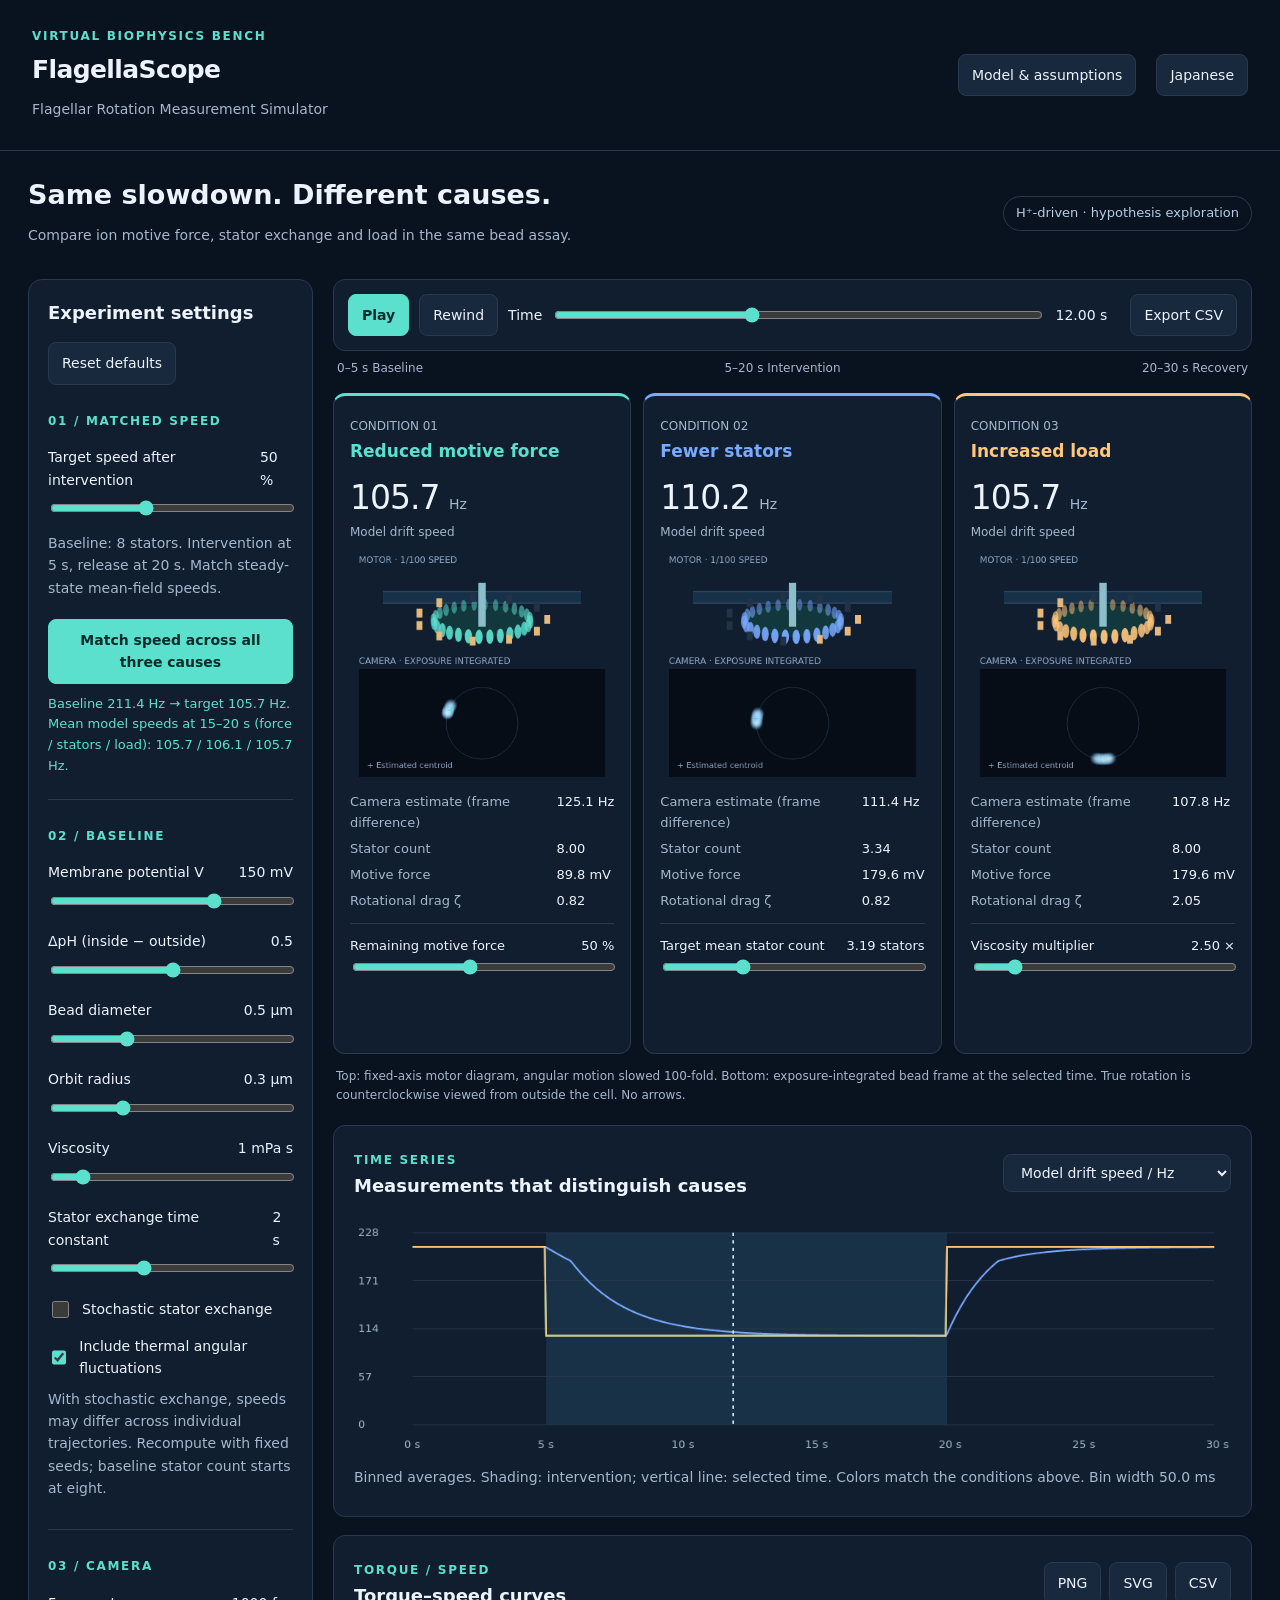
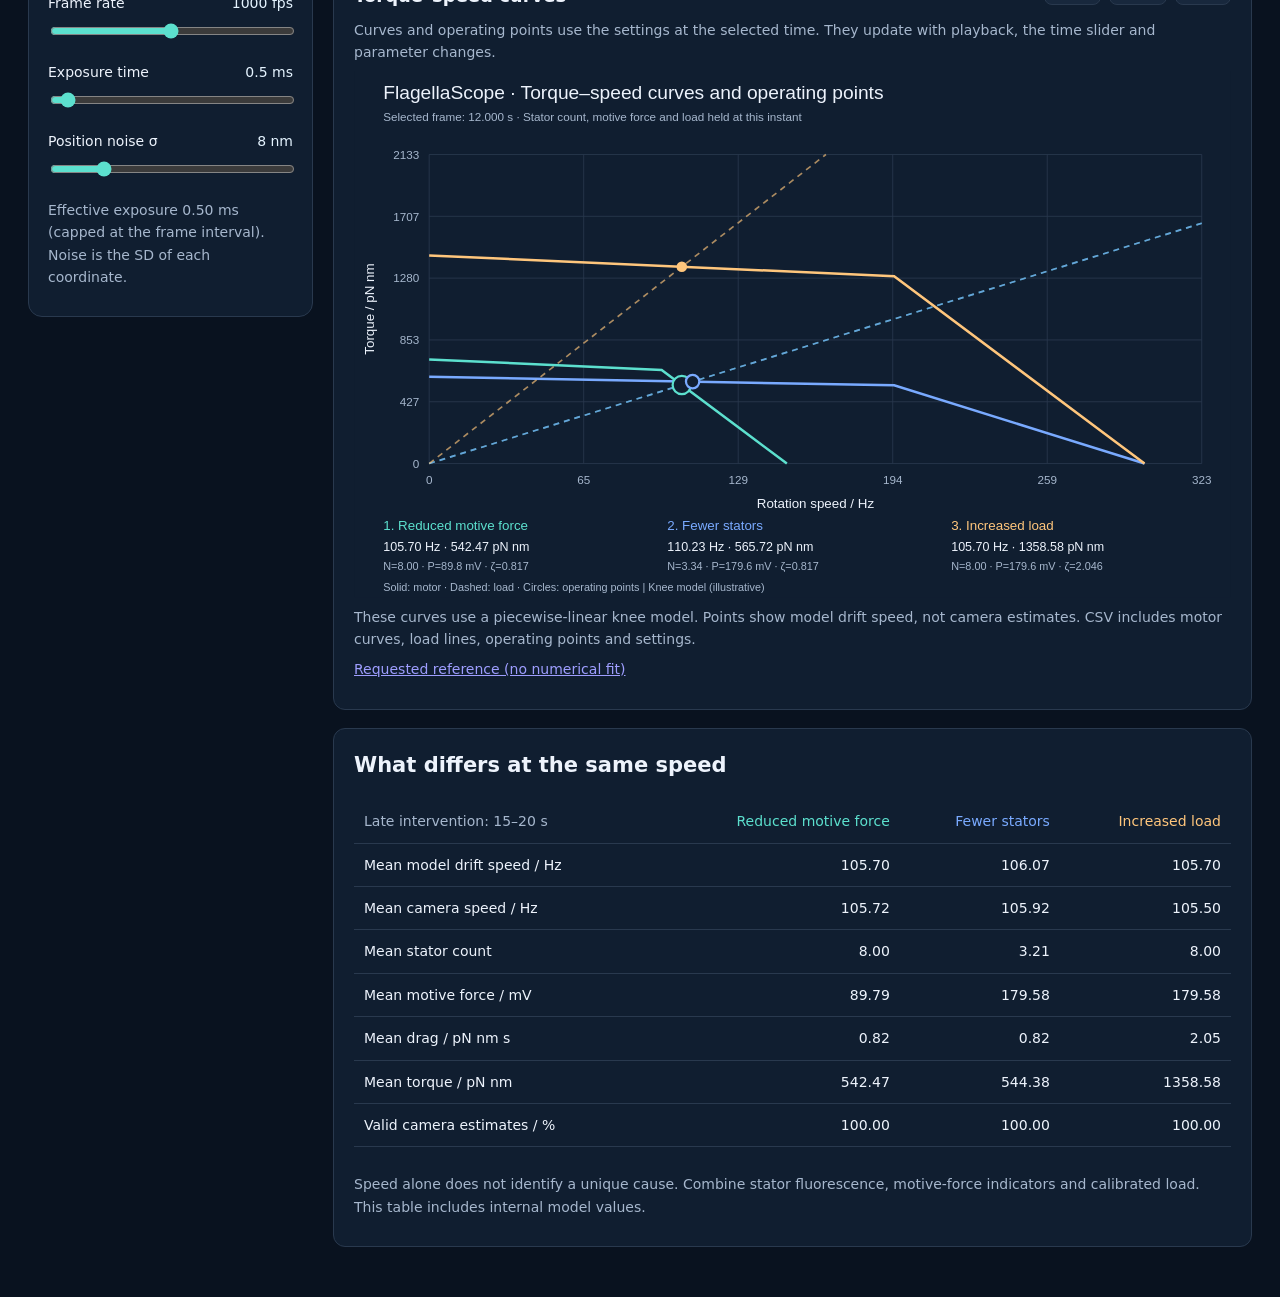
==== index.html @ 6cf19e2a "Add files via upload" ====
<!doctype html>
<html lang="en"><head><meta charset="utf-8"><meta name="viewport" content="width=device-width,initial-scale=1"><title>FlagellaScope — Flagellar Rotation Measurement Simulator</title><meta name="description" content="Compare identical slowdowns caused by motive force, stator count and load in a virtual bead assay."><link rel="icon" type="image/svg+xml" href="data:image/svg+xml,%3Csvg xmlns='http://www.w3.org/2000/svg' viewBox='0 0 32 32'%3E%3Crect width='32' height='32' rx='8' fill='%230c1828'/%3E%3Ccircle cx='16' cy='16' r='10' fill='none' stroke='%235ce0ce' stroke-width='3'/%3E%3Ccircle cx='23' cy='9' r='4' fill='%23ffc67c'/%3E%3C/svg%3E"><link rel="stylesheet" href="style.css"></head><body>
<header><div><span class="kicker">VIRTUAL BIOPHYSICS BENCH</span><h1>FlagellaScope</h1><p>べん毛回転計測シミュレーター</p></div><button id="modelButton">モデルと仮定</button></header>
<main><section class="intro"><div><h2>同じ速度低下。異なる原因。</h2><p>イオン駆動力・固定子交換・負荷を、同じビーズ実験で比較する。</p></div><span class="badge">H⁺駆動・仮説検討用モデル</span></section>
<div class="bench"><aside class="controls"><div class="section-head"><h2>実験条件</h2><button id="reset">初期値</button></div>
<div class="control-group"><span class="kicker">01 / MATCHED SPEED</span><label for="target">介入後の目標速度 <output id="targetOut"></output></label><input id="target" type="range" min="25" max="90" step="5" value="50"><p>基準の固定子数は8。5秒で介入、20秒で解除。3条件の定常平均場速度を揃えます。</p><button id="match" class="primary">3つの原因を同じ速度に揃える</button><div id="matchStatus" role="status"></div></div>
<div class="control-group"><span class="kicker">02 / BASELINE</span><div id="baseControls"></div><label class="check"><input type="checkbox" id="stochastic">固定子交換を確率的にする</label><label class="check"><input type="checkbox" id="thermal" checked>回転の熱ゆらぎを加える</label><p>確率的交換を有効にすると、単一軌跡の速度一致は崩れることがあります。同じ乱数シードで再計算し、基準区間の固定子数は8に固定します。</p></div>
<div class="control-group"><span class="kicker">03 / CAMERA</span><div id="cameraControls"></div><p id="exposureNote"></p></div>
</aside>
<section class="workspace"><div class="transport"><button id="play" class="primary">再生</button><button id="restart">先頭へ</button><label for="time">時刻</label><input id="time" type="range" min="0" max="30" step="0.05" value="12"><output id="timeOut">12.00 s</output><button id="csv">CSV保存</button></div>
<div class="timeline-labels"><span>0–5 s 基準</span><span>5–20 s 介入</span><span>20–30 s 回復</span></div>
<div class="lanes" id="lanes"></div>
<p class="view-note">上：軸方向を固定したモーター図（回転のみ1/100速）。下：露光積算したビーズ像（選択時刻のカメラフレーム）。矢印なし。真の回転は細胞外側から見て反時計回りです。</p>
<section class="plot-panel"><div class="section-head"><div><span class="kicker">TIME SERIES</span><h2>原因を見分ける観測量</h2></div><select id="metric" aria-label="時系列の表示項目"><option value="speed">真の回転速度 / Hz</option><option value="measured">カメラ推定速度 / Hz</option><option value="n">固定子数</option><option value="pmf">イオン駆動力 / mV</option><option value="drag">回転抵抗 / pN nm s</option><option value="torque">トルク / pN nm</option></select></div><canvas id="chart" width="1050" height="290" role="img" aria-label="3条件の時系列比較"></canvas><p id="plotNote"></p></section>
<section class="plot-panel"><div class="section-head"><div><span class="kicker">TORQUE / SPEED</span><h2>トルク–スピード曲線</h2></div><div class="plot-actions"><button id="torque-png" type="button">PNG</button><button id="torque-svg" type="button">SVG</button><button id="torque-csv" type="button">CSV</button></div></div><p>選択時刻の設定値から計算した曲線と動作点です。時刻スライダー・再生・条件変更に連動します。</p><div id="torquePlot" class="torque-plot"></div><p>kneeを持つ区分線形モデルによる曲線です。カメラ推定値ではなくモデルのドリフト速度を示します。CSVには曲線・負荷直線・動作点と設定値を含みます。</p><p><a href="https://www.pnas.org/doi/10.1073/pnas.0507959103" target="_blank" rel="noopener noreferrer">指定参考論文（数値フィット未実施）</a></p><p id="torqueExportStatus" role="status"></p></section>
<section class="comparison"><h2>同じ速度でも、ここが違う</h2><div class="table-wrap"><table><thead><tr><th>介入終盤 15–20 s</th><th>駆動力低下</th><th>固定子減少</th><th>負荷増加</th></tr></thead><tbody id="summary"></tbody></table></div><p>速度だけでは原因を一意に決められません。固定子蛍光、駆動力の指標、負荷の校正を組み合わせる仮想実験です。比較表はシミュレーター内部の真値を含みます。</p></section>
</section></div></main>
<dialog id="model"><div class="modal"><button id="closeModel" class="close" aria-label="閉じる">×</button><span class="kicker">MODEL / VERSION 2.0</span><h2>計算式と適用範囲</h2><p>特定菌種・変異株の実測値にフィットしたモデルではありません。H⁺駆動モーターを想定した、原因比較のための現象論的モデルです。Na⁺駆動、反転スイッチング、壁面補正、細胞体負荷、フックの弾性は含みません。</p>
<h3>駆動力と力学</h3><p>25 °C、V = ψ外 − ψ内、ΔpH = pH内 − pH外 と定義。内向き駆動力 P = max(0, V + 59.16 ΔpH) mV。p = P / 180。</p><p>標準はkneeを持つ区分線形モデルです。τ₀ = 180Np、f₀ = 300p、fₖ = 0.65f₀。0 ≤ f ≤ fₖ では τ = τ₀(1 − 0.1f/fₖ)、fₖ &lt; f ≤ f₀ では τ = 0.9τ₀(f₀ − f)/(f₀ − fₖ)、f ≥ f₀ では τ = 0。負荷 τ = 2πζf との交点を両区間で解析的に計算します。P = 0 または N = 0 では f = 0。係数180 pN nm、300 Hz、knee比0.65、kneeトルク比0.9は例示用の仮定であり、指定論文の図を数値化・フィットした値ではありません。knee・無負荷速度は駆動力に比例し、固定子数には依存しないと仮定します。</p><p>球形ビーズ半径 a、回転半径 r、粘度 η を使い ζ = 6πηar² + 8πηa³。入力単位が μm、mPa s のとき、結果は pN nm s。ビーズが軌道を周回し、自身も同じ角速度で回転する剛結合を仮定します。壁面近傍の実験への直接適用はできません。</p>
<h3>同じ速度への自動設定</h3><p>目標は f* = q fᵦ。駆動力は基準のq倍、固定子平均数は N* = 2πζf* / τ(1,p,f*)、負荷は ζ* = τ(8,p,f*) / (2πf*) に設定します。ここでτは上記kneeモデルです。初期状態では決定論的な平均場モデルを使って3条件の速度を揃えます。確率的な整数固定子数を有効にすると、単一軌跡の15–20秒平均は目標から大きくずれる場合があります。駆動力が0のときは3原因を区別できません。</p>
<h3>固定子の交換</h3><p>最大11サイト。結合率 (11 − N)N* / (11tᵣ)、解離率 N(11 − N*) / (11tᵣ)。平均は時定数 tᵣ で N* に近づきます。負荷に応じたリクルートメントや駆動力による結合安定性の変化は本版では切り離し、原因を比較します。これらの速度定数は教育用の設定値です。確率的交換をオフにすると、交換停止ではなく連続的な平均場緩和になります。</p>
<h3>観察モデル</h3><p>角度は dθ = 2πf dt + √(2kBT/ζ)dW、kBT = 4.116 pN nm。「真の速度」はその時刻の固定子数・負荷・駆動力から求まるドリフト速度 f で、熱ゆらぎを含む角度差速度とは異なります。内部刻み0.25 ms。露光中のビーズ座標を複素平面で台形積分し、x・yに独立なガウス位置ノイズを加えます。隣接フレームの主値角度差（−π〜π）から速度を推定するため、|f| &gt; fps/2 では折り返しが起こります。露光による正規化像半径が0.15未満のフレーム対は欠測とします。完全な顕微鏡光学像や光子統計の再現ではありません。</p><p>固定子乱数シードは12345、23456、34567。熱ゆらぎは各値に199、カメラは99を加えた独立シード。CSVは各カメラフレームの真値・推定値と条件を含みます。結果は仮説の比較用で、実験から原因を診断するものではありません。</p></div></dialog>
<script src="i18n.js"></script><script src="model.js"></script><script src="torque.js"></script><script src="app.js"></script></body></html>
---- style.css ----
*{box-sizing:border-box} :root{color-scheme:dark;--bg:#09121f;--panel:#101e30;--line:#29394e;--text:#edf3fc;--muted:#a6b7cd;--green:#5ce0ce;--blue:#79aaff;--orange:#ffc67c}body{margin:0;background:var(--bg);color:var(--text);font:16px/1.6 system-ui,-apple-system,'Noto Sans JP',sans-serif}header{padding:22px 32px;border-bottom:1px solid var(--line);display:flex;align-items:center;justify-content:space-between;gap:20px}h1{font-size:25px;margin:2px 0;font-weight:650;letter-spacing:-.6px}h2{font-size:21px;margin:0}h3{font-size:17px;margin:24px 0 6px}p{color:var(--muted);margin:8px 0;font-size:14px}.kicker{font-size:12px;color:var(--green);letter-spacing:1.7px;font-weight:650}button,select{font:inherit;font-size:14px;color:var(--text);border:1px solid var(--line);background:#18283d;border-radius:8px;padding:9px 13px;cursor:pointer}button:hover{background:#233a52}button:focus-visible,select:focus-visible,input:focus-visible{outline:2px solid var(--green);outline-offset:3px}.primary{background:var(--green);color:#062b2a;border-color:var(--green);font-weight:650}.primary:hover{background:#8aeee0}main{max-width:1700px;margin:auto;padding:22px 28px 50px}.intro{display:flex;align-items:center;justify-content:space-between;gap:20px;margin-bottom:24px}.intro h2{font-size:27px}.badge{font-size:13px;color:#b6cde5;border:1px solid var(--line);border-radius:20px;padding:6px 12px;white-space:nowrap}.bench{display:grid;grid-template-columns:285px minmax(0,1fr);gap:20px}.controls{border:1px solid var(--line);border-radius:14px;background:var(--panel);padding:19px;align-self:start}.section-head{display:flex;justify-content:space-between;align-items:center;gap:15px;flex-wrap:wrap}.section-head h2{font-size:18px}.control-group{padding:22px 0;border-bottom:1px solid var(--line)}.control-group:last-child{border:0;padding-bottom:0}.control-group>label,.field>label{display:flex;justify-content:space-between;gap:10px;font-size:14px;margin:14px 0 7px}.field output,output{font-variant-numeric:tabular-nums;color:#e5f4ff}.field small{color:var(--muted);font-size:12px}.field{margin:14px 0}input[type=range]{width:100%;accent-color:var(--green);cursor:pointer}.control-group button{width:100%;margin-top:12px}.check{justify-content:flex-start!important;align-items:center}.check input{accent-color:var(--green);width:17px;height:17px}.transport{display:flex;align-items:center;gap:10px;flex-wrap:wrap;padding:14px;background:var(--panel);border:1px solid var(--line);border-radius:12px}.transport input{flex:1;min-width:100px}.transport label{font-size:14px}.transport output{min-width:65px;font-size:14px}.timeline-labels{display:flex;justify-content:space-between;color:var(--muted);font-size:12px;margin:8px 4px 15px}.lanes{display:grid;grid-template-columns:repeat(3,minmax(0,1fr));gap:12px}.lane{--accent:var(--green);border:1px solid var(--line);border-top:3px solid var(--accent);background:var(--panel);border-radius:12px;overflow:hidden;padding:16px}.lane h3{font-size:17px;margin:0;color:var(--accent)}.lane .tag{font-size:12px;color:var(--muted)}.speed{font-size:33px;letter-spacing:-1px;font-variant-numeric:tabular-nums;line-height:1.25;margin-top:12px}.speed small{font-size:14px;color:var(--muted);letter-spacing:0}.lane canvas{width:100%;height:auto;display:block;margin:5px 0}.stats{display:grid;grid-template-columns:1fr auto;font-size:13px;gap:5px}.stats span:nth-child(odd){color:var(--muted)}.adjust{padding-top:12px;border-top:1px solid var(--line);margin-top:12px}.adjust label{display:flex;justify-content:space-between;font-size:13px}.warning{min-height:44px;margin-top:10px;color:var(--orange);font-size:12px;line-height:1.5}.view-note{font-size:12px;margin:13px 3px 20px}.plot-panel,.comparison{background:var(--panel);border:1px solid var(--line);padding:20px;border-radius:12px;margin-top:18px}.plot-panel canvas{display:block;width:100%;height:auto;margin-top:15px}.table-wrap{overflow:auto}table{border-collapse:collapse;width:100%;font-size:14px;margin:18px 0}th,td{text-align:right;padding:10px;border-bottom:1px solid var(--line);white-space:nowrap;font-variant-numeric:tabular-nums}th:first-child,td:first-child{text-align:left}th{font-weight:500;color:var(--muted)}th:nth-child(2){color:var(--green)}th:nth-child(3){color:var(--blue)}th:nth-child(4){color:var(--orange)}#matchStatus{font-size:13px;color:var(--green);margin-top:10px}dialog{background:var(--panel);color:var(--text);border:1px solid var(--line);border-radius:14px;max-width:800px;width:calc(100% - 30px);max-height:85vh;padding:0}dialog::backdrop{background:#000a}.modal{padding:28px}.modal p{font-size:15px}.close{float:right;font-size:22px;padding:1px 12px}@media(min-width:1600px){.lane canvas{max-height:300px}}@media(max-width:1150px){.bench{grid-template-columns:240px minmax(0,1fr)}main{padding:20px 16px}.lane{padding:11px}.speed{font-size:27px}.stats{font-size:12px}}@media(max-width:900px){.bench{display:flex;flex-direction:column}.controls{width:100%;display:grid;grid-template-columns:repeat(3,minmax(0,1fr));gap:20px}.controls>.section-head{grid-column:1/-1}.control-group{border:0;padding:0}.intro{align-items:flex-start}.badge{white-space:normal}}@media(max-width:620px){header{padding:16px}.intro{display:block}.badge{display:inline-block;margin-top:10px}.intro h2{font-size:23px}.controls{display:block}.control-group{padding-top:20px}.lanes{grid-template-columns:1fr}.lane{padding:18px}.lane canvas{height:260px;width:100%;object-fit:contain}.speed{font-size:34px}.stats{font-size:14px}.transport{gap:8px}.transport input{order:8;flex-basis:70%}.timeline-labels{font-size:11px}.plot-panel{padding:14px}.plot-panel canvas{min-height:180px}.section-head select{max-width:100%}h1{font-size:21px}}
header{flex-wrap:wrap}header>div{flex:1;min-width:200px}
 #matchStatus.warning-state{color:var(--orange)}
 .torque-plot{overflow-x:auto}.torque-plot svg{display:block;width:100%;height:auto;min-width:640px}.plot-actions{display:flex;gap:8px;flex-wrap:wrap}
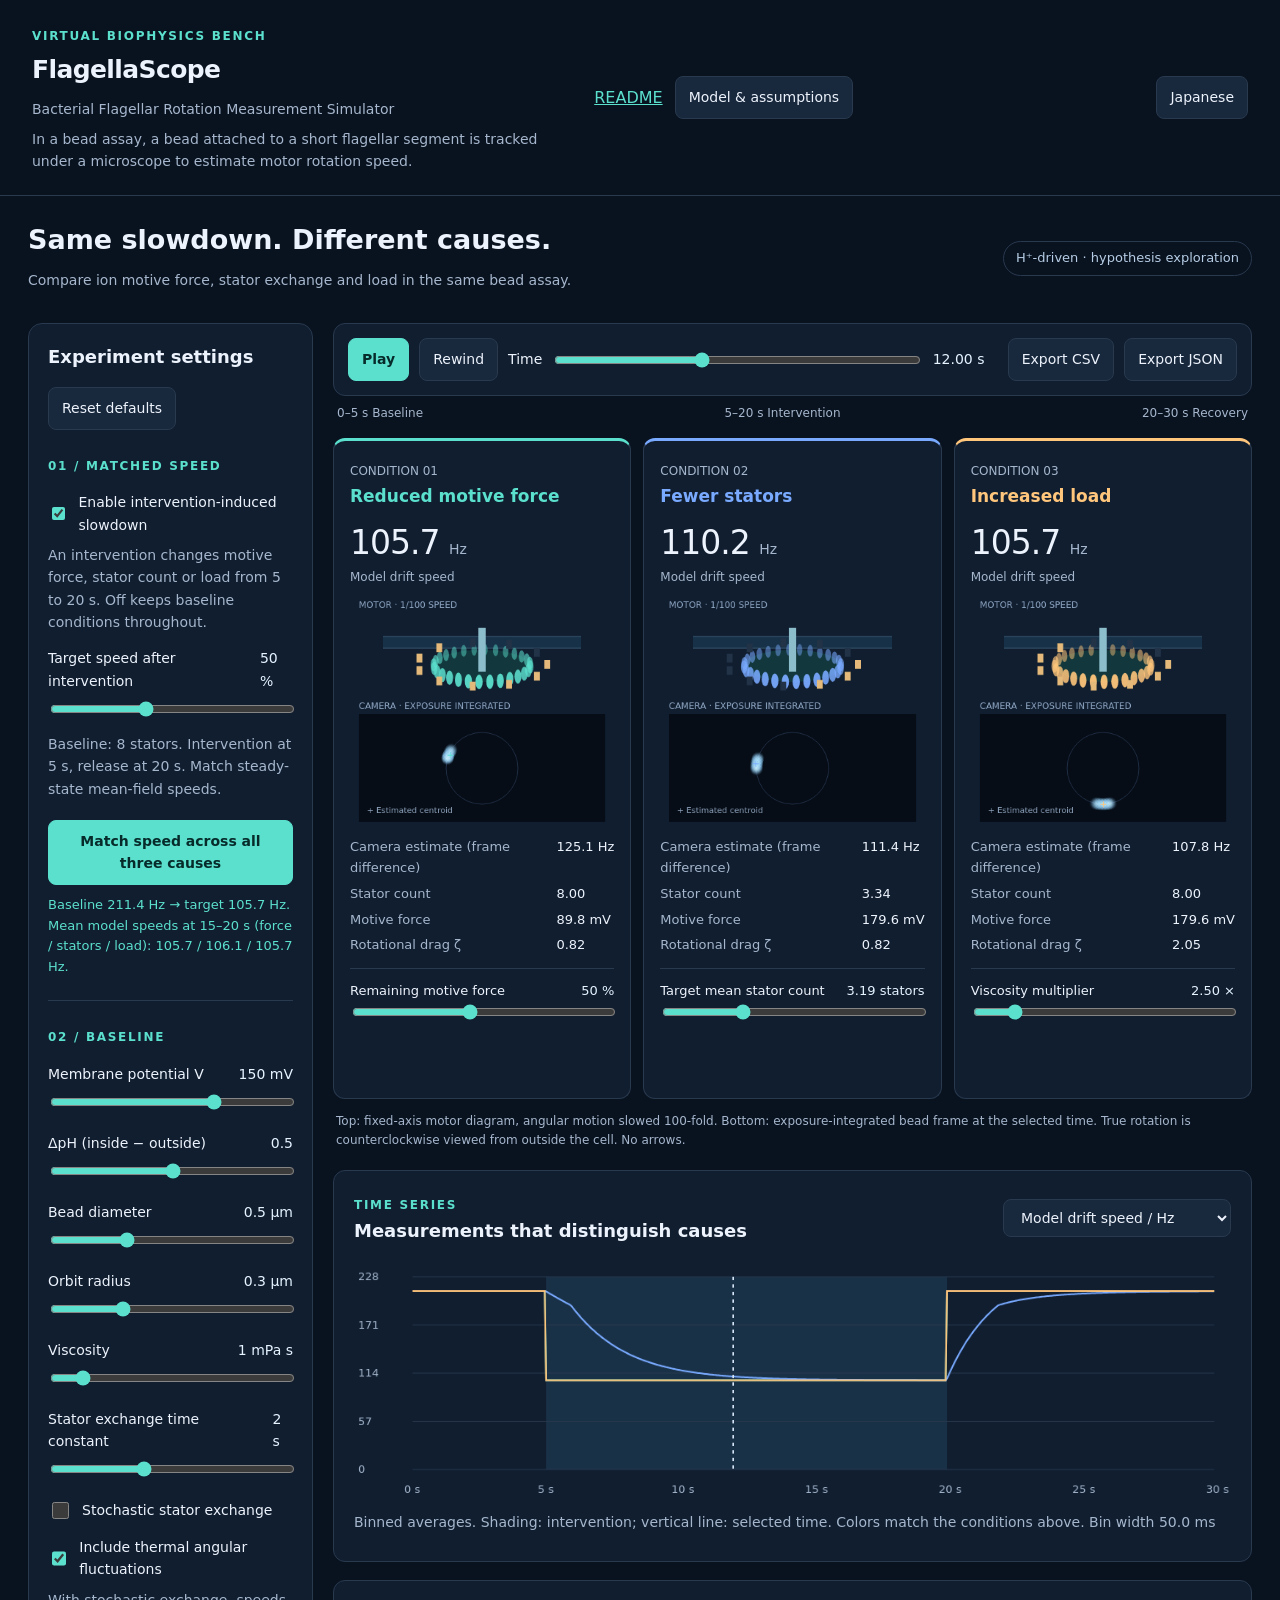
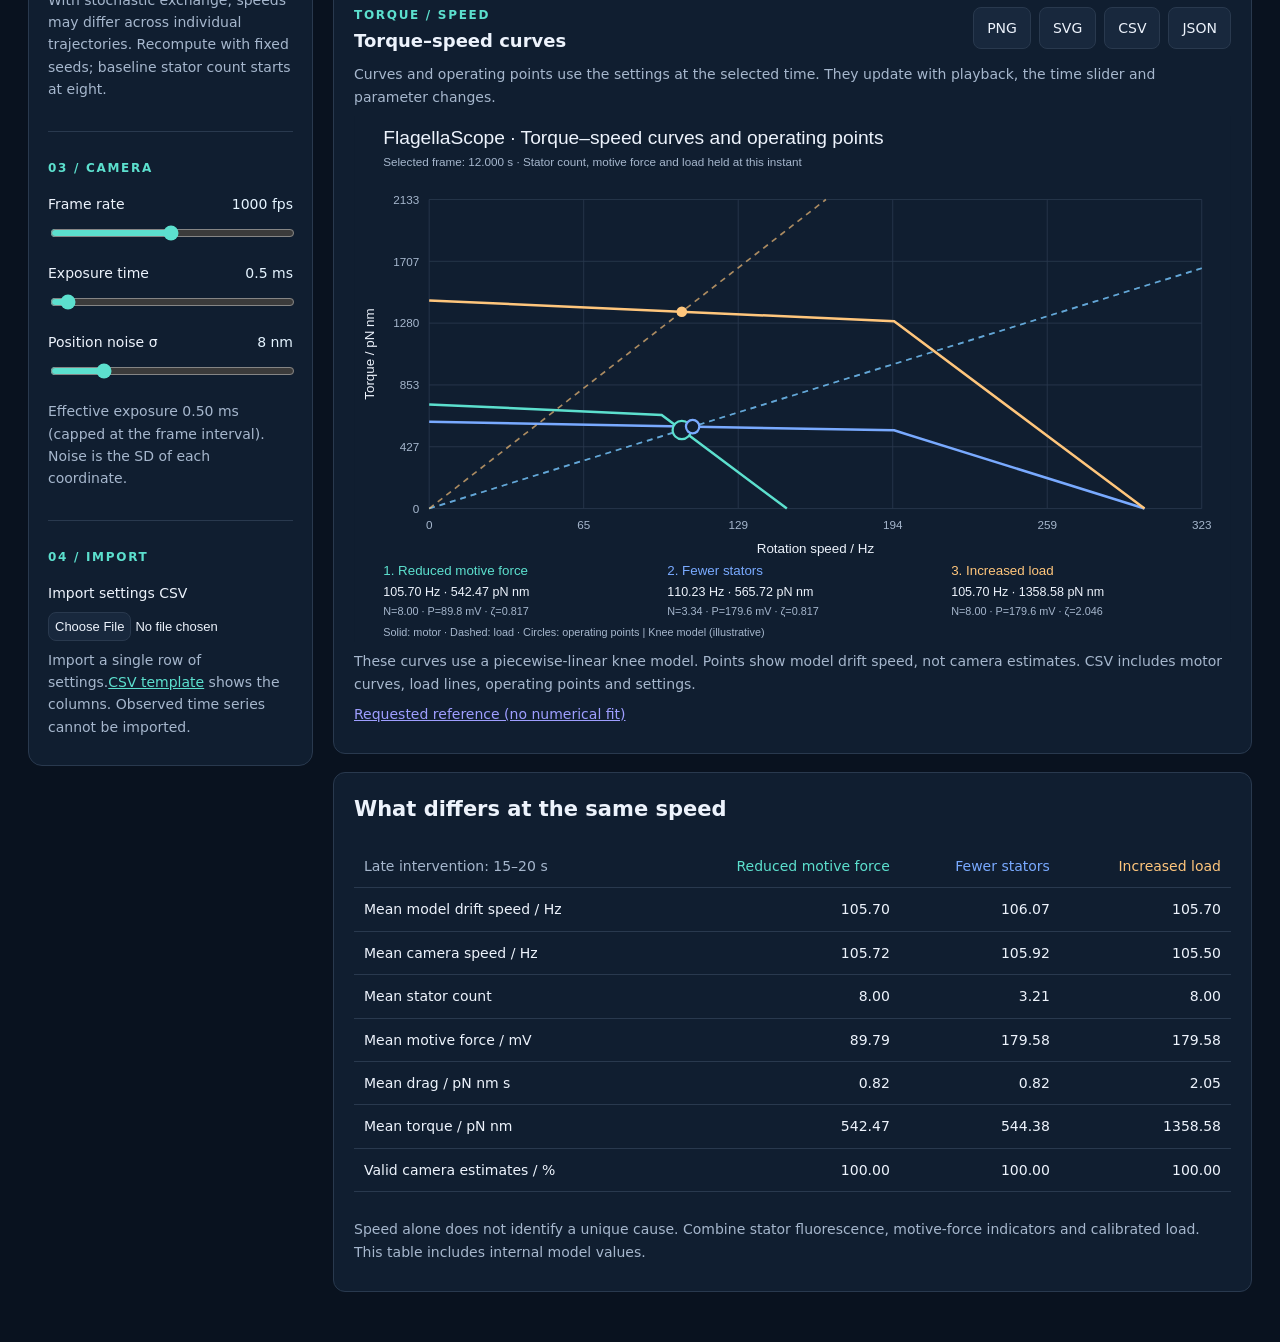
==== commit 9fe5d540: "Add files via upload" ====
--- a/index.html
+++ b/index.html
@@ -1,18 +1,18 @@
 <!doctype html>
-<html lang="en"><head><meta charset="utf-8"><meta name="viewport" content="width=device-width,initial-scale=1"><title>FlagellaScope — Flagellar Rotation Measurement Simulator</title><meta name="description" content="Compare identical slowdowns caused by motive force, stator count and load in a virtual bead assay."><link rel="icon" type="image/svg+xml" href="data:image/svg+xml,%3Csvg xmlns='http://www.w3.org/2000/svg' viewBox='0 0 32 32'%3E%3Crect width='32' height='32' rx='8' fill='%230c1828'/%3E%3Ccircle cx='16' cy='16' r='10' fill='none' stroke='%235ce0ce' stroke-width='3'/%3E%3Ccircle cx='23' cy='9' r='4' fill='%23ffc67c'/%3E%3C/svg%3E"><link rel="stylesheet" href="style.css"></head><body>
-<header><div><span class="kicker">VIRTUAL BIOPHYSICS BENCH</span><h1>FlagellaScope</h1><p>べん毛回転計測シミュレーター</p></div><button id="modelButton">モデルと仮定</button></header>
+<html lang="en"><head><meta charset="utf-8"><meta name="viewport" content="width=device-width,initial-scale=1"><title>FlagellaScope — Bacterial Flagellar Rotation Measurement Simulator</title><meta name="description" content="Compare identical slowdowns caused by motive force, stator count and load in a virtual bead assay."><link rel="icon" type="image/svg+xml" href="data:image/svg+xml,%3Csvg xmlns='http://www.w3.org/2000/svg' viewBox='0 0 32 32'%3E%3Crect width='32' height='32' rx='8' fill='%230c1828'/%3E%3Ccircle cx='16' cy='16' r='10' fill='none' stroke='%235ce0ce' stroke-width='3'/%3E%3Ccircle cx='23' cy='9' r='4' fill='%23ffc67c'/%3E%3C/svg%3E"><link rel="stylesheet" href="style.css"></head><body>
+<header><div><span class="kicker">VIRTUAL BIOPHYSICS BENCH</span><h1>FlagellaScope</h1><p>バクテリアべん毛回転計測シミュレーター</p><p class="assay-note">ビーズアッセイでは、べん毛の短い部分にビーズを付け、顕微鏡でビーズの回転を追ってモーターの回転速度を推定します。</p></div><div class="header-actions"><a href="README.html" target="_blank" rel="noopener">README</a><button id="modelButton">モデルと仮定</button></div></header>
 <main><section class="intro"><div><h2>同じ速度低下。異なる原因。</h2><p>イオン駆動力・固定子交換・負荷を、同じビーズ実験で比較する。</p></div><span class="badge">H⁺駆動・仮説検討用モデル</span></section>
 <div class="bench"><aside class="controls"><div class="section-head"><h2>実験条件</h2><button id="reset">初期値</button></div>
-<div class="control-group"><span class="kicker">01 / MATCHED SPEED</span><label for="target">介入後の目標速度 <output id="targetOut"></output></label><input id="target" type="range" min="25" max="90" step="5" value="50"><p>基準の固定子数は8。5秒で介入、20秒で解除。3条件の定常平均場速度を揃えます。</p><button id="match" class="primary">3つの原因を同じ速度に揃える</button><div id="matchStatus" role="status"></div></div>
+<div class="control-group"><span class="kicker">01 / MATCHED SPEED</span><label class="check"><input type="checkbox" id="interventionEnabled" checked>介入による低速化を有効にする</label><p>介入とは、5〜20秒に駆動力・固定子数・負荷のいずれかを変える仮想操作です。オフでは全期間を基準条件で計算します。</p><label for="target">介入後の目標速度 <output id="targetOut"></output></label><input id="target" type="range" min="25" max="90" step="5" value="50"><p>基準の固定子数は8。5秒で介入、20秒で解除。3条件の定常平均場速度を揃えます。</p><button id="match" class="primary">3つの原因を同じ速度に揃える</button><div id="matchStatus" role="status"></div></div>
 <div class="control-group"><span class="kicker">02 / BASELINE</span><div id="baseControls"></div><label class="check"><input type="checkbox" id="stochastic">固定子交換を確率的にする</label><label class="check"><input type="checkbox" id="thermal" checked>回転の熱ゆらぎを加える</label><p>確率的交換を有効にすると、単一軌跡の速度一致は崩れることがあります。同じ乱数シードで再計算し、基準区間の固定子数は8に固定します。</p></div>
-<div class="control-group"><span class="kicker">03 / CAMERA</span><div id="cameraControls"></div><p id="exposureNote"></p></div>
+<div class="control-group"><span class="kicker">03 / CAMERA</span><div id="cameraControls"></div><p id="exposureNote"></p></div><div class="control-group"><span class="kicker">04 / IMPORT</span><label for="conditionsFile">実験条件CSVを読み込む</label><input id="conditionsFile" type="file" accept=".csv,text/csv"><p>1行の設定値を読み込みます。<a href="conditions-template.csv" download>CSVテンプレート</a>を参照してください。観測時系列の読み込みではありません。</p><p id="importStatus" role="status" aria-live="polite"></p></div>
 </aside>
-<section class="workspace"><div class="transport"><button id="play" class="primary">再生</button><button id="restart">先頭へ</button><label for="time">時刻</label><input id="time" type="range" min="0" max="30" step="0.05" value="12"><output id="timeOut">12.00 s</output><button id="csv">CSV保存</button></div>
+<section class="workspace"><div class="transport"><button id="play" class="primary">再生</button><button id="restart">先頭へ</button><label for="time">時刻</label><input id="time" type="range" min="0" max="30" step="0.05" value="12"><output id="timeOut">12.00 s</output><button id="csv">CSV保存</button><button id="json">JSON保存</button></div>
 <div class="timeline-labels"><span>0–5 s 基準</span><span>5–20 s 介入</span><span>20–30 s 回復</span></div>
 <div class="lanes" id="lanes"></div>
 <p class="view-note">上：軸方向を固定したモーター図（回転のみ1/100速）。下：露光積算したビーズ像（選択時刻のカメラフレーム）。矢印なし。真の回転は細胞外側から見て反時計回りです。</p>
 <section class="plot-panel"><div class="section-head"><div><span class="kicker">TIME SERIES</span><h2>原因を見分ける観測量</h2></div><select id="metric" aria-label="時系列の表示項目"><option value="speed">真の回転速度 / Hz</option><option value="measured">カメラ推定速度 / Hz</option><option value="n">固定子数</option><option value="pmf">イオン駆動力 / mV</option><option value="drag">回転抵抗 / pN nm s</option><option value="torque">トルク / pN nm</option></select></div><canvas id="chart" width="1050" height="290" role="img" aria-label="3条件の時系列比較"></canvas><p id="plotNote"></p></section>
-<section class="plot-panel"><div class="section-head"><div><span class="kicker">TORQUE / SPEED</span><h2>トルク–スピード曲線</h2></div><div class="plot-actions"><button id="torque-png" type="button">PNG</button><button id="torque-svg" type="button">SVG</button><button id="torque-csv" type="button">CSV</button></div></div><p>選択時刻の設定値から計算した曲線と動作点です。時刻スライダー・再生・条件変更に連動します。</p><div id="torquePlot" class="torque-plot"></div><p>kneeを持つ区分線形モデルによる曲線です。カメラ推定値ではなくモデルのドリフト速度を示します。CSVには曲線・負荷直線・動作点と設定値を含みます。</p><p><a href="https://www.pnas.org/doi/10.1073/pnas.0507959103" target="_blank" rel="noopener noreferrer">指定参考論文（数値フィット未実施）</a></p><p id="torqueExportStatus" role="status"></p></section>
+<section class="plot-panel"><div class="section-head"><div><span class="kicker">TORQUE / SPEED</span><h2>トルク–スピード曲線</h2></div><div class="plot-actions"><button id="torque-png" type="button">PNG</button><button id="torque-svg" type="button">SVG</button><button id="torque-csv" type="button">CSV</button><button id="torque-json" type="button">JSON</button></div></div><p>選択時刻の設定値から計算した曲線と動作点です。時刻スライダー・再生・条件変更に連動します。</p><div id="torquePlot" class="torque-plot"></div><p>kneeを持つ区分線形モデルによる曲線です。カメラ推定値ではなくモデルのドリフト速度を示します。CSVには曲線・負荷直線・動作点と設定値を含みます。</p><p><a href="https://www.pnas.org/doi/10.1073/pnas.0507959103" target="_blank" rel="noopener noreferrer">指定参考論文（数値フィット未実施）</a></p><p id="torqueExportStatus" role="status"></p></section>
 <section class="comparison"><h2>同じ速度でも、ここが違う</h2><div class="table-wrap"><table><thead><tr><th>介入終盤 15–20 s</th><th>駆動力低下</th><th>固定子減少</th><th>負荷増加</th></tr></thead><tbody id="summary"></tbody></table></div><p>速度だけでは原因を一意に決められません。固定子蛍光、駆動力の指標、負荷の校正を組み合わせる仮想実験です。比較表はシミュレーター内部の真値を含みます。</p></section>
 </section></div></main>
 <dialog id="model"><div class="modal"><button id="closeModel" class="close" aria-label="閉じる">×</button><span class="kicker">MODEL / VERSION 2.0</span><h2>計算式と適用範囲</h2><p>特定菌種・変異株の実測値にフィットしたモデルではありません。H⁺駆動モーターを想定した、原因比較のための現象論的モデルです。Na⁺駆動、反転スイッチング、壁面補正、細胞体負荷、フックの弾性は含みません。</p>
@@ -20,4 +20,4 @@
 <h3>同じ速度への自動設定</h3><p>目標は f* = q fᵦ。駆動力は基準のq倍、固定子平均数は N* = 2πζf* / τ(1,p,f*)、負荷は ζ* = τ(8,p,f*) / (2πf*) に設定します。ここでτは上記kneeモデルです。初期状態では決定論的な平均場モデルを使って3条件の速度を揃えます。確率的な整数固定子数を有効にすると、単一軌跡の15–20秒平均は目標から大きくずれる場合があります。駆動力が0のときは3原因を区別できません。</p>
 <h3>固定子の交換</h3><p>最大11サイト。結合率 (11 − N)N* / (11tᵣ)、解離率 N(11 − N*) / (11tᵣ)。平均は時定数 tᵣ で N* に近づきます。負荷に応じたリクルートメントや駆動力による結合安定性の変化は本版では切り離し、原因を比較します。これらの速度定数は教育用の設定値です。確率的交換をオフにすると、交換停止ではなく連続的な平均場緩和になります。</p>
 <h3>観察モデル</h3><p>角度は dθ = 2πf dt + √(2kBT/ζ)dW、kBT = 4.116 pN nm。「真の速度」はその時刻の固定子数・負荷・駆動力から求まるドリフト速度 f で、熱ゆらぎを含む角度差速度とは異なります。内部刻み0.25 ms。露光中のビーズ座標を複素平面で台形積分し、x・yに独立なガウス位置ノイズを加えます。隣接フレームの主値角度差（−π〜π）から速度を推定するため、|f| &gt; fps/2 では折り返しが起こります。露光による正規化像半径が0.15未満のフレーム対は欠測とします。完全な顕微鏡光学像や光子統計の再現ではありません。</p><p>固定子乱数シードは12345、23456、34567。熱ゆらぎは各値に199、カメラは99を加えた独立シード。CSVは各カメラフレームの真値・推定値と条件を含みます。結果は仮説の比較用で、実験から原因を診断するものではありません。</p></div></dialog>
-<script src="i18n.js"></script><script src="model.js"></script><script src="torque.js"></script><script src="app.js"></script></body></html>
+<script src="i18n.js"></script><script src="model.js"></script><script src="conditions.js"></script><script src="torque.js"></script><script src="app.js"></script></body></html>
--- a/style.css
+++ b/style.css
@@ -2,3 +2,5 @@
 header{flex-wrap:wrap}header>div{flex:1;min-width:200px}
  #matchStatus.warning-state{color:var(--orange)}
  .torque-plot{overflow-x:auto}.torque-plot svg{display:block;width:100%;height:auto;min-width:640px}.plot-actions{display:flex;gap:8px;flex-wrap:wrap}
+
+.header-actions{display:flex;align-items:center;gap:12px;flex-wrap:wrap}.header-actions a,.control-group a{color:var(--green)}.assay-note{max-width:760px;font-size:14px;margin:3px 0 0}.control-group input[type=file]{width:100%;max-width:100%;font-size:13px}.control-group input[type=file]::file-selector-button{font:inherit;color:var(--text);background:#18283d;border:1px solid var(--line);border-radius:8px;padding:6px;cursor:pointer}.control-group input:disabled{opacity:.45;cursor:not-allowed}#importStatus{overflow-wrap:anywhere}
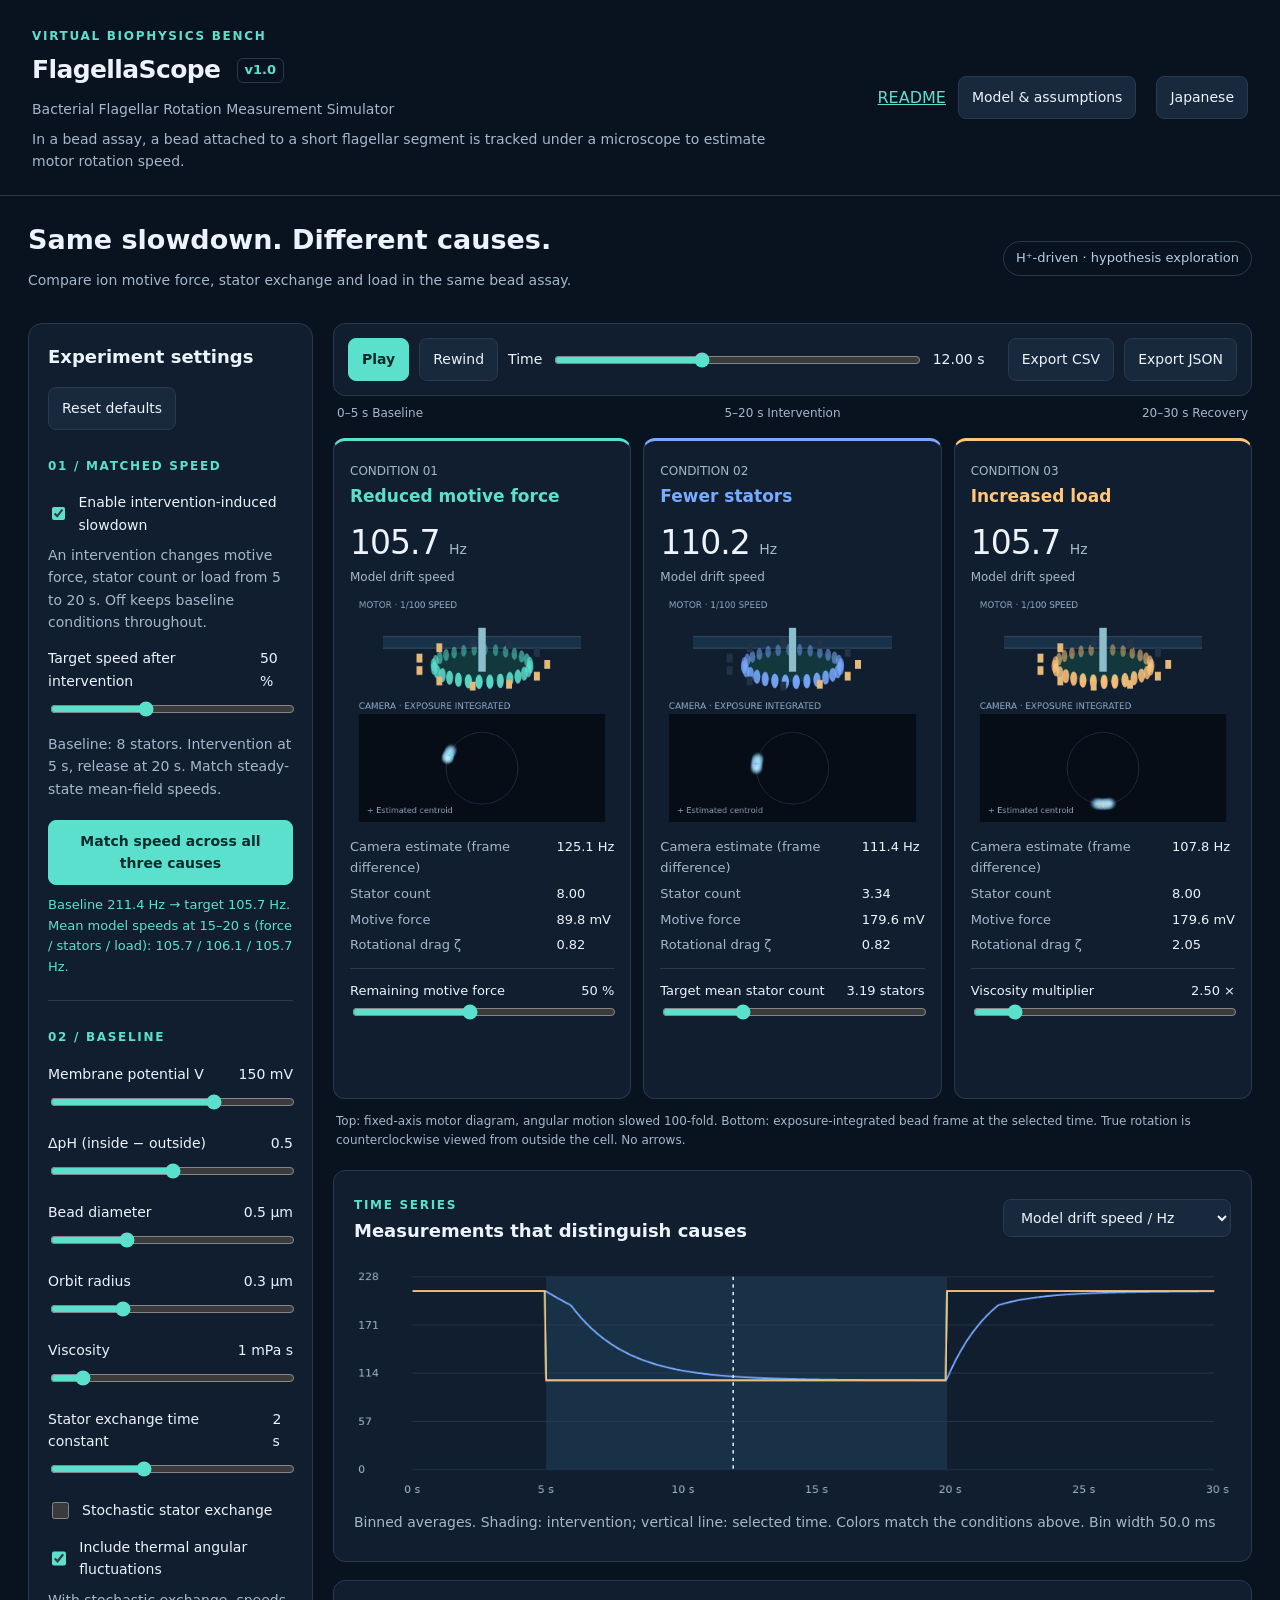
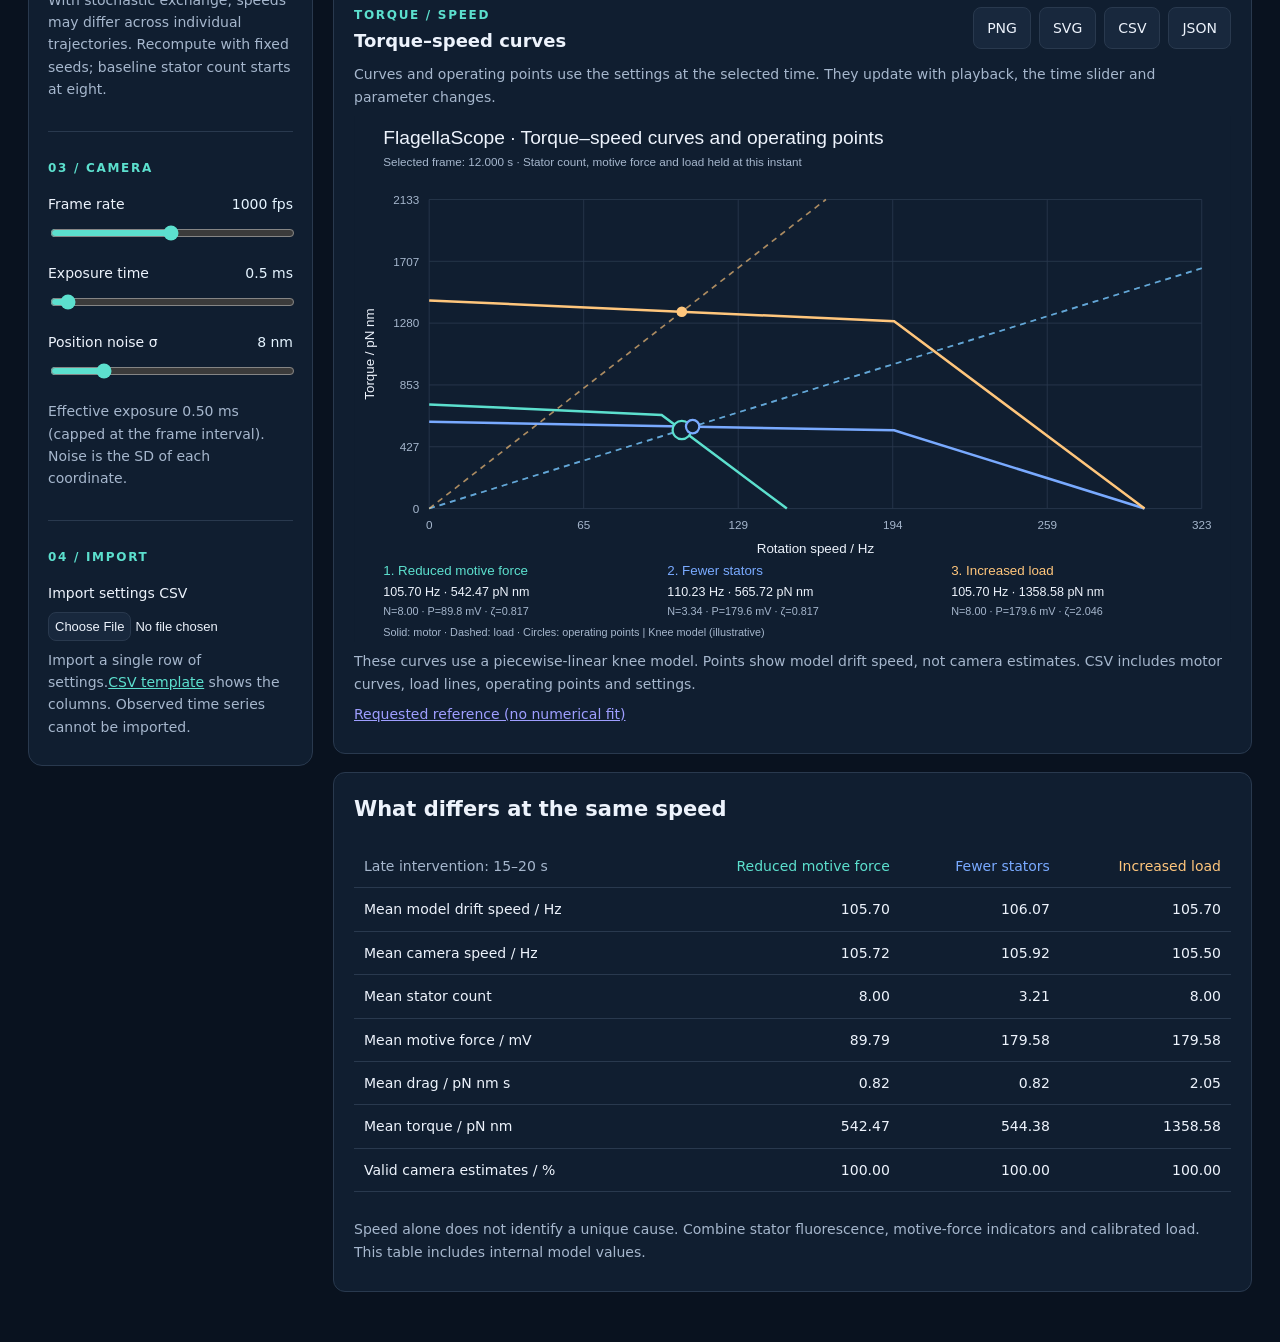
==== commit 0a5cb53d: "Add files via upload" ====
--- a/index.html
+++ b/index.html
@@ -1,6 +1,6 @@
 <!doctype html>
 <html lang="en"><head><meta charset="utf-8"><meta name="viewport" content="width=device-width,initial-scale=1"><title>FlagellaScope — Bacterial Flagellar Rotation Measurement Simulator</title><meta name="description" content="Compare identical slowdowns caused by motive force, stator count and load in a virtual bead assay."><link rel="icon" type="image/svg+xml" href="data:image/svg+xml,%3Csvg xmlns='http://www.w3.org/2000/svg' viewBox='0 0 32 32'%3E%3Crect width='32' height='32' rx='8' fill='%230c1828'/%3E%3Ccircle cx='16' cy='16' r='10' fill='none' stroke='%235ce0ce' stroke-width='3'/%3E%3Ccircle cx='23' cy='9' r='4' fill='%23ffc67c'/%3E%3C/svg%3E"><link rel="stylesheet" href="style.css"></head><body>
-<header><div><span class="kicker">VIRTUAL BIOPHYSICS BENCH</span><h1>FlagellaScope</h1><p>バクテリアべん毛回転計測シミュレーター</p><p class="assay-note">ビーズアッセイでは、べん毛の短い部分にビーズを付け、顕微鏡でビーズの回転を追ってモーターの回転速度を推定します。</p></div><div class="header-actions"><a href="README.html" target="_blank" rel="noopener">README</a><button id="modelButton">モデルと仮定</button></div></header>
+<header><div><span class="kicker">VIRTUAL BIOPHYSICS BENCH</span><h1>FlagellaScope <span class="version-tag">v1.0</span></h1><p>バクテリアべん毛回転計測シミュレーター</p><p class="assay-note">ビーズアッセイでは、べん毛の短い部分にビーズを付け、顕微鏡でビーズの回転を追ってモーターの回転速度を推定します。</p></div><div class="header-actions"><a href="README.html" target="_blank" rel="noopener">README</a><button id="modelButton">モデルと仮定</button></div></header>
 <main><section class="intro"><div><h2>同じ速度低下。異なる原因。</h2><p>イオン駆動力・固定子交換・負荷を、同じビーズ実験で比較する。</p></div><span class="badge">H⁺駆動・仮説検討用モデル</span></section>
 <div class="bench"><aside class="controls"><div class="section-head"><h2>実験条件</h2><button id="reset">初期値</button></div>
 <div class="control-group"><span class="kicker">01 / MATCHED SPEED</span><label class="check"><input type="checkbox" id="interventionEnabled" checked>介入による低速化を有効にする</label><p>介入とは、5〜20秒に駆動力・固定子数・負荷のいずれかを変える仮想操作です。オフでは全期間を基準条件で計算します。</p><label for="target">介入後の目標速度 <output id="targetOut"></output></label><input id="target" type="range" min="25" max="90" step="5" value="50"><p>基準の固定子数は8。5秒で介入、20秒で解除。3条件の定常平均場速度を揃えます。</p><button id="match" class="primary">3つの原因を同じ速度に揃える</button><div id="matchStatus" role="status"></div></div>
@@ -15,7 +15,7 @@
 <section class="plot-panel"><div class="section-head"><div><span class="kicker">TORQUE / SPEED</span><h2>トルク–スピード曲線</h2></div><div class="plot-actions"><button id="torque-png" type="button">PNG</button><button id="torque-svg" type="button">SVG</button><button id="torque-csv" type="button">CSV</button><button id="torque-json" type="button">JSON</button></div></div><p>選択時刻の設定値から計算した曲線と動作点です。時刻スライダー・再生・条件変更に連動します。</p><div id="torquePlot" class="torque-plot"></div><p>kneeを持つ区分線形モデルによる曲線です。カメラ推定値ではなくモデルのドリフト速度を示します。CSVには曲線・負荷直線・動作点と設定値を含みます。</p><p><a href="https://www.pnas.org/doi/10.1073/pnas.0507959103" target="_blank" rel="noopener noreferrer">指定参考論文（数値フィット未実施）</a></p><p id="torqueExportStatus" role="status"></p></section>
 <section class="comparison"><h2>同じ速度でも、ここが違う</h2><div class="table-wrap"><table><thead><tr><th>介入終盤 15–20 s</th><th>駆動力低下</th><th>固定子減少</th><th>負荷増加</th></tr></thead><tbody id="summary"></tbody></table></div><p>速度だけでは原因を一意に決められません。固定子蛍光、駆動力の指標、負荷の校正を組み合わせる仮想実験です。比較表はシミュレーター内部の真値を含みます。</p></section>
 </section></div></main>
-<dialog id="model"><div class="modal"><button id="closeModel" class="close" aria-label="閉じる">×</button><span class="kicker">MODEL / VERSION 2.0</span><h2>計算式と適用範囲</h2><p>特定菌種・変異株の実測値にフィットしたモデルではありません。H⁺駆動モーターを想定した、原因比較のための現象論的モデルです。Na⁺駆動、反転スイッチング、壁面補正、細胞体負荷、フックの弾性は含みません。</p>
+<dialog id="model"><div class="modal"><button id="closeModel" class="close" aria-label="閉じる">×</button><span class="kicker">MODEL / v1.0</span><h2>計算式と適用範囲</h2><p>特定菌種・変異株の実測値にフィットしたモデルではありません。H⁺駆動モーターを想定した、原因比較のための現象論的モデルです。Na⁺駆動、反転スイッチング、壁面補正、細胞体負荷、フックの弾性は含みません。</p>
 <h3>駆動力と力学</h3><p>25 °C、V = ψ外 − ψ内、ΔpH = pH内 − pH外 と定義。内向き駆動力 P = max(0, V + 59.16 ΔpH) mV。p = P / 180。</p><p>標準はkneeを持つ区分線形モデルです。τ₀ = 180Np、f₀ = 300p、fₖ = 0.65f₀。0 ≤ f ≤ fₖ では τ = τ₀(1 − 0.1f/fₖ)、fₖ &lt; f ≤ f₀ では τ = 0.9τ₀(f₀ − f)/(f₀ − fₖ)、f ≥ f₀ では τ = 0。負荷 τ = 2πζf との交点を両区間で解析的に計算します。P = 0 または N = 0 では f = 0。係数180 pN nm、300 Hz、knee比0.65、kneeトルク比0.9は例示用の仮定であり、指定論文の図を数値化・フィットした値ではありません。knee・無負荷速度は駆動力に比例し、固定子数には依存しないと仮定します。</p><p>球形ビーズ半径 a、回転半径 r、粘度 η を使い ζ = 6πηar² + 8πηa³。入力単位が μm、mPa s のとき、結果は pN nm s。ビーズが軌道を周回し、自身も同じ角速度で回転する剛結合を仮定します。壁面近傍の実験への直接適用はできません。</p>
 <h3>同じ速度への自動設定</h3><p>目標は f* = q fᵦ。駆動力は基準のq倍、固定子平均数は N* = 2πζf* / τ(1,p,f*)、負荷は ζ* = τ(8,p,f*) / (2πf*) に設定します。ここでτは上記kneeモデルです。初期状態では決定論的な平均場モデルを使って3条件の速度を揃えます。確率的な整数固定子数を有効にすると、単一軌跡の15–20秒平均は目標から大きくずれる場合があります。駆動力が0のときは3原因を区別できません。</p>
 <h3>固定子の交換</h3><p>最大11サイト。結合率 (11 − N)N* / (11tᵣ)、解離率 N(11 − N*) / (11tᵣ)。平均は時定数 tᵣ で N* に近づきます。負荷に応じたリクルートメントや駆動力による結合安定性の変化は本版では切り離し、原因を比較します。これらの速度定数は教育用の設定値です。確率的交換をオフにすると、交換停止ではなく連続的な平均場緩和になります。</p>
--- a/style.css
+++ b/style.css
@@ -1,6 +1,8 @@
 *{box-sizing:border-box} :root{color-scheme:dark;--bg:#09121f;--panel:#101e30;--line:#29394e;--text:#edf3fc;--muted:#a6b7cd;--green:#5ce0ce;--blue:#79aaff;--orange:#ffc67c}body{margin:0;background:var(--bg);color:var(--text);font:16px/1.6 system-ui,-apple-system,'Noto Sans JP',sans-serif}header{padding:22px 32px;border-bottom:1px solid var(--line);display:flex;align-items:center;justify-content:space-between;gap:20px}h1{font-size:25px;margin:2px 0;font-weight:650;letter-spacing:-.6px}h2{font-size:21px;margin:0}h3{font-size:17px;margin:24px 0 6px}p{color:var(--muted);margin:8px 0;font-size:14px}.kicker{font-size:12px;color:var(--green);letter-spacing:1.7px;font-weight:650}button,select{font:inherit;font-size:14px;color:var(--text);border:1px solid var(--line);background:#18283d;border-radius:8px;padding:9px 13px;cursor:pointer}button:hover{background:#233a52}button:focus-visible,select:focus-visible,input:focus-visible{outline:2px solid var(--green);outline-offset:3px}.primary{background:var(--green);color:#062b2a;border-color:var(--green);font-weight:650}.primary:hover{background:#8aeee0}main{max-width:1700px;margin:auto;padding:22px 28px 50px}.intro{display:flex;align-items:center;justify-content:space-between;gap:20px;margin-bottom:24px}.intro h2{font-size:27px}.badge{font-size:13px;color:#b6cde5;border:1px solid var(--line);border-radius:20px;padding:6px 12px;white-space:nowrap}.bench{display:grid;grid-template-columns:285px minmax(0,1fr);gap:20px}.controls{border:1px solid var(--line);border-radius:14px;background:var(--panel);padding:19px;align-self:start}.section-head{display:flex;justify-content:space-between;align-items:center;gap:15px;flex-wrap:wrap}.section-head h2{font-size:18px}.control-group{padding:22px 0;border-bottom:1px solid var(--line)}.control-group:last-child{border:0;padding-bottom:0}.control-group>label,.field>label{display:flex;justify-content:space-between;gap:10px;font-size:14px;margin:14px 0 7px}.field output,output{font-variant-numeric:tabular-nums;color:#e5f4ff}.field small{color:var(--muted);font-size:12px}.field{margin:14px 0}input[type=range]{width:100%;accent-color:var(--green);cursor:pointer}.control-group button{width:100%;margin-top:12px}.check{justify-content:flex-start!important;align-items:center}.check input{accent-color:var(--green);width:17px;height:17px}.transport{display:flex;align-items:center;gap:10px;flex-wrap:wrap;padding:14px;background:var(--panel);border:1px solid var(--line);border-radius:12px}.transport input{flex:1;min-width:100px}.transport label{font-size:14px}.transport output{min-width:65px;font-size:14px}.timeline-labels{display:flex;justify-content:space-between;color:var(--muted);font-size:12px;margin:8px 4px 15px}.lanes{display:grid;grid-template-columns:repeat(3,minmax(0,1fr));gap:12px}.lane{--accent:var(--green);border:1px solid var(--line);border-top:3px solid var(--accent);background:var(--panel);border-radius:12px;overflow:hidden;padding:16px}.lane h3{font-size:17px;margin:0;color:var(--accent)}.lane .tag{font-size:12px;color:var(--muted)}.speed{font-size:33px;letter-spacing:-1px;font-variant-numeric:tabular-nums;line-height:1.25;margin-top:12px}.speed small{font-size:14px;color:var(--muted);letter-spacing:0}.lane canvas{width:100%;height:auto;display:block;margin:5px 0}.stats{display:grid;grid-template-columns:1fr auto;font-size:13px;gap:5px}.stats span:nth-child(odd){color:var(--muted)}.adjust{padding-top:12px;border-top:1px solid var(--line);margin-top:12px}.adjust label{display:flex;justify-content:space-between;font-size:13px}.warning{min-height:44px;margin-top:10px;color:var(--orange);font-size:12px;line-height:1.5}.view-note{font-size:12px;margin:13px 3px 20px}.plot-panel,.comparison{background:var(--panel);border:1px solid var(--line);padding:20px;border-radius:12px;margin-top:18px}.plot-panel canvas{display:block;width:100%;height:auto;margin-top:15px}.table-wrap{overflow:auto}table{border-collapse:collapse;width:100%;font-size:14px;margin:18px 0}th,td{text-align:right;padding:10px;border-bottom:1px solid var(--line);white-space:nowrap;font-variant-numeric:tabular-nums}th:first-child,td:first-child{text-align:left}th{font-weight:500;color:var(--muted)}th:nth-child(2){color:var(--green)}th:nth-child(3){color:var(--blue)}th:nth-child(4){color:var(--orange)}#matchStatus{font-size:13px;color:var(--green);margin-top:10px}dialog{background:var(--panel);color:var(--text);border:1px solid var(--line);border-radius:14px;max-width:800px;width:calc(100% - 30px);max-height:85vh;padding:0}dialog::backdrop{background:#000a}.modal{padding:28px}.modal p{font-size:15px}.close{float:right;font-size:22px;padding:1px 12px}@media(min-width:1600px){.lane canvas{max-height:300px}}@media(max-width:1150px){.bench{grid-template-columns:240px minmax(0,1fr)}main{padding:20px 16px}.lane{padding:11px}.speed{font-size:27px}.stats{font-size:12px}}@media(max-width:900px){.bench{display:flex;flex-direction:column}.controls{width:100%;display:grid;grid-template-columns:repeat(3,minmax(0,1fr));gap:20px}.controls>.section-head{grid-column:1/-1}.control-group{border:0;padding:0}.intro{align-items:flex-start}.badge{white-space:normal}}@media(max-width:620px){header{padding:16px}.intro{display:block}.badge{display:inline-block;margin-top:10px}.intro h2{font-size:23px}.controls{display:block}.control-group{padding-top:20px}.lanes{grid-template-columns:1fr}.lane{padding:18px}.lane canvas{height:260px;width:100%;object-fit:contain}.speed{font-size:34px}.stats{font-size:14px}.transport{gap:8px}.transport input{order:8;flex-basis:70%}.timeline-labels{font-size:11px}.plot-panel{padding:14px}.plot-panel canvas{min-height:180px}.section-head select{max-width:100%}h1{font-size:21px}}
-header{flex-wrap:wrap}header>div{flex:1;min-width:200px}
+header{flex-wrap:wrap}header>div:first-child{flex:1 1 480px;min-width:200px}
  #matchStatus.warning-state{color:var(--orange)}
  .torque-plot{overflow-x:auto}.torque-plot svg{display:block;width:100%;height:auto;min-width:640px}.plot-actions{display:flex;gap:8px;flex-wrap:wrap}
 
 .header-actions{display:flex;align-items:center;gap:12px;flex-wrap:wrap}.header-actions a,.control-group a{color:var(--green)}.assay-note{max-width:760px;font-size:14px;margin:3px 0 0}.control-group input[type=file]{width:100%;max-width:100%;font-size:13px}.control-group input[type=file]::file-selector-button{font:inherit;color:var(--text);background:#18283d;border:1px solid var(--line);border-radius:8px;padding:6px;cursor:pointer}.control-group input:disabled{opacity:.45;cursor:not-allowed}#importStatus{overflow-wrap:anywhere}
+.header-actions{flex:0 0 auto;justify-content:flex-end;margin-left:auto}@media(max-width:620px){.header-actions{width:100%;justify-content:flex-end}}
+.version-tag{display:inline-block;vertical-align:middle;margin-left:8px;padding:1px 7px;border:1px solid var(--line);border-radius:6px;color:var(--green);font-size:13px;font-weight:600;letter-spacing:0}
